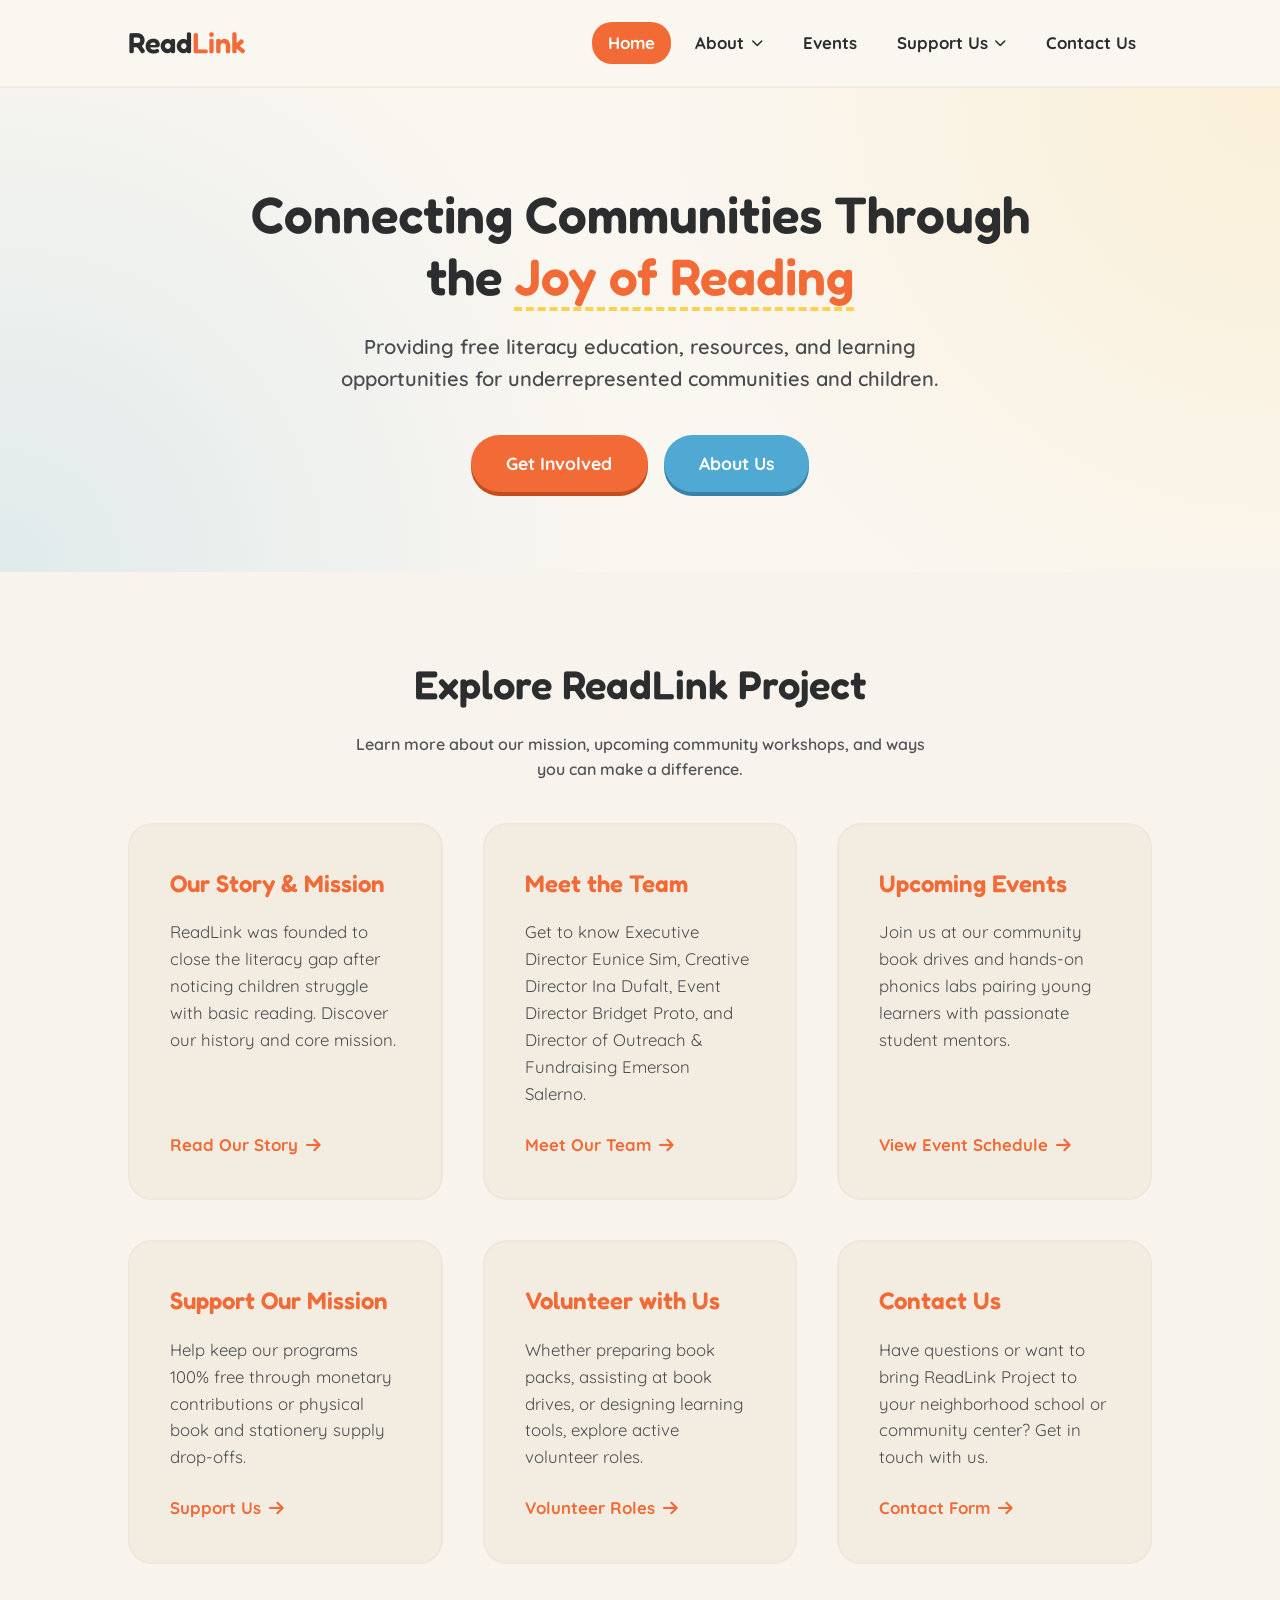
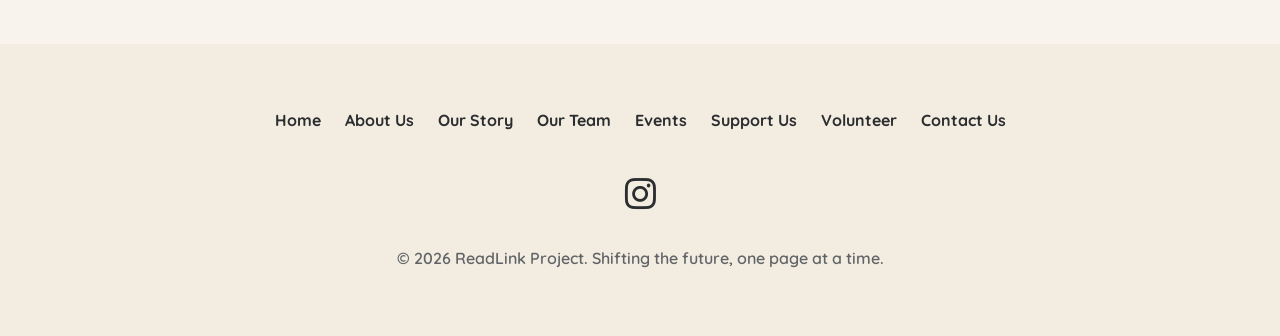
==== index.html @ 0adffc60 "Add files via upload" ====
<!DOCTYPE html>
<html lang="en">
<head>
    <meta charset="UTF-8">
    <meta name="viewport" content="width=device-width, initial-scale=1.0">
    <title>ReadLink Project | Free Literacy & Education</title>
    <link rel="preconnect" href="https://fonts.googleapis.com">
    <link rel="preconnect" href="https://fonts.gstatic.com" crossorigin>
    <link href="https://fonts.googleapis.com/css2?family=Fredoka:wght@300..700&family=Quicksand:wght@400;600;700&display=swap" rel="stylesheet">
    <link rel="stylesheet" href="https://cdnjs.cloudflare.com/ajax/libs/font-awesome/6.4.2/css/all.min.css">
    <link rel="stylesheet" href="style.css">
</head>
<body>

    <header>
        <a href="index.html" class="brand-link">
            <img src="ReadLink (1).png" alt="ReadLink Logo" class="nav-logo-img" onerror="this.style.display='none'">
            <div class="logo-text">Read<span>Link</span></div>
        </a>
        <nav>
            <a href="index.html" class="nav-link active">Home</a>
            
            <div class="nav-item">
                <a href="about.html">About <i class="fa-solid fa-chevron-down nav-arrow"></i></a>
                <div class="dropdown-menu">
                    <a href="about.html#story">Our Story</a>
                    <a href="about.html#team">Our Team</a>
                </div>
            </div>
            
            <a href="events.html" class="nav-link">Events</a>
            
            <div class="nav-item">
                <a href="support.html">Support Us <i class="fa-solid fa-chevron-down nav-arrow"></i></a>
                <div class="dropdown-menu">
                    <a href="support.html#support-options">Support Us</a>
                    <a href="support.html#volunteer">Volunteer</a>
                </div>
            </div>
            
            <a href="contact.html" class="nav-link">Contact Us</a>
        </nav>
    </header>

    <main>
        <section class="hero">
            <img src="ReadLink (1).png" alt="ReadLink Project Logo" class="hero-logo" onerror="this.style.display='none'">
            <h1>Connecting Communities Through the <span>Joy of Reading</span></h1>
            <p>Providing free literacy education, resources, and learning opportunities for underrepresented communities and children.</p>
            <div style="display: flex; gap: 1rem; flex-wrap: wrap; justify-content: center;">
                <a href="support.html#volunteer" class="btn">Get Involved</a>
                <a href="about.html" class="btn btn-secondary">About Us</a>
            </div>
        </section>

        <!-- EXPLORE SECTIONS PREVIEW -->
        <section style="background-color: rgba(242, 236, 225, 0.3);">
            <h2>Explore ReadLink Project</h2>
            <p style="text-align: center; max-width: 600px; margin: -1rem auto 2.5rem auto; color: #515457; font-weight: 600;">
                Learn more about our mission, upcoming community workshops, and ways you can make a difference.
            </p>

            <div class="preview-grid">
                <div class="preview-card">
                    <div>
                        <h3>Our Story & Mission</h3>
                        <p>ReadLink was founded to close the literacy gap after noticing children struggle with basic reading. Discover our history and core mission.</p>
                    </div>
                    <a href="about.html#story" class="link-btn">Read Our Story <i class="fa-solid fa-arrow-right"></i></a>
                </div>

                <div class="preview-card">
                    <div>
                        <h3>Meet the Team</h3>
                        <p>Get to know Executive Director Eunice Sim, Creative Director Ina Dufalt, Event Director Bridget Proto, and Director of Outreach & Fundraising Emerson Salerno.</p>
                    </div>
                    <a href="about.html#team" class="link-btn">Meet Our Team <i class="fa-solid fa-arrow-right"></i></a>
                </div>

                <div class="preview-card">
                    <div>
                        <h3>Upcoming Events</h3>
                        <p>Join us at our community book drives and hands-on phonics labs pairing young learners with passionate student mentors.</p>
                    </div>
                    <a href="events.html" class="link-btn">View Event Schedule <i class="fa-solid fa-arrow-right"></i></a>
                </div>

                <div class="preview-card">
                    <div>
                        <h3>Support Our Mission</h3>
                        <p>Help keep our programs 100% free through monetary contributions or physical book and stationery supply drop-offs.</p>
                    </div>
                    <a href="support.html#support-options" class="link-btn">Support Us <i class="fa-solid fa-arrow-right"></i></a>
                </div>

                <div class="preview-card">
                    <div>
                        <h3>Volunteer with Us</h3>
                        <p>Whether preparing book packs, assisting at book drives, or designing learning tools, explore active volunteer roles.</p>
                    </div>
                    <a href="support.html#volunteer" class="link-btn">Volunteer Roles <i class="fa-solid fa-arrow-right"></i></a>
                </div>

                <div class="preview-card">
                    <div>
                        <h3>Contact Us</h3>
                        <p>Have questions or want to bring ReadLink Project to your neighborhood school or community center? Get in touch with us.</p>
                    </div>
                    <a href="contact.html" class="link-btn">Contact Form <i class="fa-solid fa-arrow-right"></i></a>
                </div>
            </div>
        </section>
    </main>

    <footer>
        <div class="footer-nav">
            <a href="index.html">Home</a>
            <a href="about.html">About Us</a>
            <a href="about.html#story">Our Story</a>
            <a href="about.html#team">Our Team</a>
            <a href="events.html">Events</a>
            <a href="support.html">Support Us</a>
            <a href="support.html#volunteer">Volunteer</a>
            <a href="contact.html">Contact Us</a>
        </div>
        <div class="social-links">
            <a href="https://www.instagram.com/readlinkproject/" target="_blank" class="instagram-icon" title="Follow ReadLink on Instagram">
                <i class="fab fa-instagram"></i>
            </a>
        </div>
        <p>&copy; 2026 ReadLink Project. Shifting the future, one page at a time.</p>
    </footer>

</body>
</html>
---- style.css ----
/* ReadLink Project - Central Stylesheet */

/* CSS RESET & VARIABLES */
* {
    margin: 0;
    padding: 0;
    box-sizing: border-box;
}

html {
    scroll-behavior: smooth;
    scroll-padding-top: 90px;
}

:root {
    --bg-creme: #FAF6F0;       
    --card-creme: #F2ECE1;     
    --text-dark: #2B2D2F;     
    
    /* Logo Book Colors */
    --logo-coral: #F26A36;
    --logo-blue: #4FA9D2;
    --logo-teal: #10B981;
    --logo-yellow: #FFD151;
    --logo-lavender: #B194D3;
    --logo-pink: #FDA4AF;
}

body {
    background-color: var(--bg-creme);
    color: var(--text-dark);
    font-family: 'Quicksand', sans-serif;
    line-height: 1.6;
    display: flex;
    flex-direction: column;
    min-height: 100vh;
}

main {
    flex: 1;
}

h1, h2, h3, .logo-text {
    font-family: 'Fredoka', sans-serif;
    font-weight: 600;
}

/* NAVIGATION */
header {
    display: flex;
    justify-content: space-between;
    align-items: center;
    padding: 1.25rem 10%;
    background-color: rgba(250, 246, 240, 0.95);
    backdrop-filter: blur(10px);
    position: sticky;
    top: 0;
    z-index: 1000;
    border-bottom: 2px solid var(--card-creme);
}

.brand-link {
    display: flex;
    align-items: center;
    gap: 0.75rem;
    text-decoration: none;
    color: var(--text-dark);
}

.nav-logo-img {
    height: 45px;
    width: auto;
    border-radius: 6px;
}

.logo-text {
    font-size: 1.8rem;
}

.logo-text span {
    color: var(--logo-coral);
}

nav {
    display: flex;
    align-items: center;
    gap: 0.5rem;
}

nav a.nav-link, .nav-item > a {
    text-decoration: none;
    color: var(--text-dark);
    font-weight: 700;
    font-size: 1.05rem;
    padding: 0.5rem 1rem;
    border-radius: 20px;
    transition: color 0.2s, background-color 0.2s;
    display: inline-flex;
    align-items: center;
    gap: 0.4rem;
}

nav a.nav-link:hover, .nav-item:hover > a {
    color: var(--logo-coral);
}

nav a.active, .nav-item.active > a {
    color: white !important;
    background-color: var(--logo-coral);
}

.nav-arrow {
    font-size: 0.75rem;
    transition: transform 0.2s ease;
}

.nav-item:hover .nav-arrow {
    transform: rotate(180deg);
}

/* DROPDOWN MENU */
.nav-item {
    position: relative;
    display: inline-block;
}

.dropdown-menu {
    display: none;
    position: absolute;
    top: 100%;
    left: 0;
    background-color: var(--bg-creme);
    min-width: 170px;
    box-shadow: 0 10px 25px rgba(0,0,0,0.1);
    border-radius: 16px;
    padding: 0.5rem 0;
    z-index: 1100;
    border: 2px solid var(--card-creme);
}

.nav-item:hover .dropdown-menu,
.nav-item:focus-within .dropdown-menu {
    display: block;
}

.dropdown-menu a {
    display: block;
    padding: 0.6rem 1.25rem;
    margin: 0;
    border-radius: 0;
    color: var(--text-dark);
    font-size: 0.95rem;
    font-weight: 700;
    text-decoration: none;
    transition: background-color 0.2s, color 0.2s;
}

.dropdown-menu a:first-child {
    border-top-left-radius: 14px;
    border-top-right-radius: 14px;
}

.dropdown-menu a:last-child {
    border-bottom-left-radius: 14px;
    border-bottom-right-radius: 14px;
}

.dropdown-menu a:hover {
    background-color: var(--card-creme);
    color: var(--logo-coral);
}

/* HERO SECTION (MAIN PAGE) */
.hero {
    display: flex;
    flex-direction: column;
    align-items: center;
    justify-content: center;
    text-align: center;
    padding: 6rem 10% 5rem 10%;
    background: radial-gradient(circle at top right, rgba(255,209,81,0.15), transparent 45%),
                radial-gradient(circle at bottom left, rgba(79,169,210,0.15), transparent 45%);
}

.hero-logo {
    max-width: 220px;
    height: auto;
    margin-bottom: 1.5rem;
}

.hero h1 {
    font-size: 3.2rem;
    line-height: 1.2;
    margin-bottom: 1.5rem;
    max-width: 850px;
}

.hero h1 span {
    color: var(--logo-coral);
    border-bottom: 4px dashed var(--logo-yellow);
}

.hero p {
    font-size: 1.25rem;
    max-width: 650px;
    margin-bottom: 2.5rem;
    color: #4A4D50;
    font-weight: 600;
}

/* SUBPAGE HERO HEADER BANNER */
.subpage-hero {
    text-align: center;
    padding: 4.5rem 10% 3.5rem 10%;
    background: radial-gradient(circle at top center, rgba(242,106,54,0.08), transparent 60%);
    border-bottom: 2px dashed rgba(0,0,0,0.05);
}

.subpage-hero h1 {
    font-size: 2.8rem;
    color: var(--logo-coral);
    margin-bottom: 1rem;
}

.subpage-hero p {
    font-size: 1.2rem;
    max-width: 700px;
    margin: 0 auto;
    color: #4A4D50;
    font-weight: 600;
}

.btn {
    display: inline-block;
    padding: 0.9rem 2.2rem;
    background-color: var(--logo-coral);
    color: white;
    text-decoration: none;
    border-radius: 50px;
    font-weight: 700;
    font-size: 1.1rem;
    box-shadow: 0 4px 0px #c24e20;
    transition: transform 0.1s, box-shadow 0.1s;
}

.btn:hover {
    transform: translateY(2px);
    box-shadow: 0 2px 0px #c24e20;
}

.btn-secondary {
    background-color: var(--logo-blue);
    box-shadow: 0 4px 0px #3884a6;
}

.btn-secondary:hover {
    box-shadow: 0 2px 0px #3884a6;
}

.btn-teal {
    background-color: var(--logo-teal);
    box-shadow: 0 4px 0px #0c8c62;
}

.btn-teal:hover {
    box-shadow: 0 2px 0px #0c8c62;
}

/* SECTION LAYOUT */
section {
    padding: 5rem 10%;
}

section h2 {
    font-size: 2.5rem;
    margin-bottom: 2rem;
    text-align: center;
}

/* ABOUT US */
.about-container {
    display: grid;
    grid-template-columns: 1.2fr 0.8fr;
    gap: 4rem;
    align-items: center;
}

.about-text p {
    margin-bottom: 1.5rem;
    font-size: 1.15rem;
    color: #3D4043;
}

.quote-block {
    border-left: 4px solid var(--logo-coral);
    padding-left: 1.5rem;
    font-style: italic;
    background-color: rgba(242, 106, 54, 0.05);
    padding-top: 0.5rem;
    padding-bottom: 0.5rem;
    margin: 1.5rem 0;
    border-radius: 0 12px 12px 0;
}

.about-visual {
    background-color: var(--card-creme);
    padding: 2.5rem;
    border-radius: 24px;
    display: flex;
    flex-direction: column;
    align-items: center;
    justify-content: center;
    border: 3px dashed var(--logo-blue);
    text-align: center;
}

/* WHAT WE OFFER & GENERAL GRID ELEMENTS */
.grid-container {
    display: grid;
    grid-template-columns: repeat(auto-fit, minmax(280px, 1fr));
    gap: 2rem;
    margin-top: 3rem;
}

.card {
    background-color: var(--card-creme);
    padding: 2.5rem;
    border-radius: 24px;
    border: 2px solid rgba(0,0,0,0.04);
    position: relative;
    overflow: hidden;
    display: flex;
    flex-direction: column;
    justify-content: space-between;
}

.card h3 {
    font-size: 1.6rem;
    margin-bottom: 1rem;
}

.card p {
    font-size: 1.05rem;
    color: #3D4043;
    margin-bottom: 1.5rem;
}

.card::before {
    content: '';
    position: absolute;
    left: 0;
    top: 0;
    bottom: 0;
    width: 12px;
}

.card:nth-child(1)::before { background-color: var(--logo-coral); }
.card:nth-child(2)::before { background-color: var(--logo-blue); }
.card:nth-child(3)::before { background-color: var(--logo-teal); }

/* UPCOMING EVENTS (TIMELINE CARDS) */
.events-container {
    display: flex;
    flex-direction: column;
    gap: 1.5rem;
    max-width: 800px;
    margin: 3rem auto 0 auto;
}

.event-card {
    background-color: var(--card-creme);
    display: flex;
    align-items: center;
    padding: 1.5rem 2rem;
    border-radius: 20px;
    gap: 2rem;
    border-left: 8px solid var(--logo-blue);
}

.event-card:nth-child(even) {
    border-left-color: var(--logo-yellow);
}

.event-date {
    text-align: center;
    min-width: 90px;
}

.event-date .day {
    font-family: 'Fredoka', sans-serif;
    font-size: 1.8rem;
    color: var(--logo-coral);
    display: block;
    line-height: 1;
}

.event-date .month {
    font-weight: 700;
    font-size: 0.9rem;
    text-transform: uppercase;
    color: var(--text-dark);
}

.event-details h3 {
    font-size: 1.3rem;
    margin-bottom: 0.25rem;
}

.event-details p {
    color: #515457;
    font-size: 1rem;
}

/* OUR TEAM */
.team-grid {
    display: grid;
    grid-template-columns: repeat(auto-fit, minmax(220px, 1fr));
    gap: 2.5rem;
    max-width: 1100px;
    margin: 3rem auto 0 auto;
}

.team-row-top {
    display: grid;
    grid-template-columns: repeat(3, 1fr);
    gap: 2.5rem;
    max-width: 1000px;
    margin: 3rem auto 0 auto;
}

.team-row-bottom {
    display: grid;
    grid-template-columns: repeat(2, 1fr);
    gap: 2.5rem;
    max-width: 660px;
    margin: 2.5rem auto 0 auto;
}

.team-member {
    text-align: center;
    background-color: var(--card-creme);
    padding: 2.5rem 1.5rem;
    border-radius: 24px;
    border: 2px solid rgba(0,0,0,0.02);
}

.avatar-placeholder {
    width: 130px;
    height: 130px;
    background-color: var(--bg-creme);
    border-radius: 50%;
    margin: 0 auto 1.5rem auto;
    border: 4px solid var(--logo-lavender);
    display: flex;
    align-items: center;
    justify-content: center;
    font-size: 3rem;
    color: rgba(0,0,0,0.15);
    overflow: hidden;
}

.avatar-blue { border-color: var(--logo-blue) !important; }
.avatar-purple { border-color: var(--logo-lavender) !important; }
.avatar-teal { border-color: var(--logo-teal) !important; }
.avatar-coral { border-color: var(--logo-coral) !important; }
.avatar-yellow { border-color: var(--logo-yellow) !important; }

.team-member h3 {
    font-size: 1.4rem;
    margin-bottom: 0.2rem;
}

.team-member .role {
    font-weight: 700;
    color: var(--logo-coral);
    font-size: 0.95rem;
    margin-bottom: 0.75rem;
}

.team-member p {
    font-size: 0.95rem;
    color: #515457;
}

/* SUPPORT US BLOCK STYLES */
.support-container {
    max-width: 850px;
    margin: 3rem auto 0 auto;
    display: grid;
    grid-template-columns: 1fr 1fr;
    gap: 2.5rem;
}

.support-box {
    background-color: var(--card-creme);
    padding: 2.5rem;
    border-radius: 24px;
    display: flex;
    flex-direction: column;
    justify-content: space-between;
    align-items: center;
    text-align: center;
    border: 2px solid rgba(0,0,0,0.02);
}

.support-box h3 {
    font-size: 1.5rem;
    margin-bottom: 1rem;
    color: var(--logo-coral);
}

.support-box:nth-child(2) h3 {
    color: var(--logo-blue);
}

.support-box p {
    font-size: 1.05rem;
    color: #3D4043;
    margin-bottom: 1.5rem;
    font-weight: 600;
}

.email-link {
    color: var(--text-dark);
    font-weight: 700;
    text-decoration: underline;
    text-decoration-color: var(--logo-teal);
    text-underline-offset: 4px;
    transition: color 0.2s;
}

.email-link:hover {
    color: var(--logo-teal);
}

/* VOLUNTEER SECTION STYLES */
.volunteer-grid {
    display: grid;
    grid-template-columns: repeat(auto-fit, minmax(260px, 1fr));
    gap: 2rem;
    max-width: 900px;
    margin: 3rem auto 0 auto;
}

.v-card {
    background-color: var(--card-creme);
    padding: 2.5rem 2rem;
    border-radius: 24px;
    text-align: center;
    border: 2px solid rgba(0,0,0,0.02);
    transition: transform 0.3s ease, box-shadow 0.3s ease;
}

.v-card:hover {
    transform: translateY(-5px);
    box-shadow: 0 10px 20px rgba(0,0,0,0.03);
}

.v-icon {
    width: 60px;
    height: 60px;
    border-radius: 50%;
    display: flex;
    align-items: center;
    justify-content: center;
    font-size: 1.6rem;
    margin: 0 auto 1.5rem auto;
    transition: transform 0.3s ease;
}

.v-card:hover .v-icon {
    transform: scale(1.1) rotate(5deg);
}

.v-card h3 {
    font-size: 1.35rem;
    margin-bottom: 0.75rem;
}

.v-card p {
    font-size: 0.95rem;
    color: #515457;
    font-weight: 600;
}

/* CONTACT FORM */
.contact-container {
    max-width: 600px;
    margin: 0 auto;
    background-color: var(--card-creme);
    padding: 3rem;
    border-radius: 28px;
    border: 2px solid rgba(0,0,0,0.02);
}

.form-group {
    margin-bottom: 1.5rem;
}

.form-group label {
    display: block;
    margin-bottom: 0.5rem;
    font-weight: 700;
}

.form-group input, .form-group textarea {
    width: 100%;
    padding: 0.9rem;
    border: 2px solid transparent;
    background-color: var(--bg-creme);
    border-radius: 12px;
    font-size: 1rem;
    font-family: 'Quicksand', sans-serif;
    outline: none;
    transition: border-color 0.2s;
}

.form-group input:focus, .form-group textarea:focus {
    border-color: var(--logo-blue);
}

.submit-btn {
    width: 100%;
    padding: 1rem;
    background-color: var(--text-dark);
    color: white;
    border: none;
    border-radius: 12px;
    font-size: 1.1rem;
    font-weight: 700;
    font-family: 'Fredoka', sans-serif;
    cursor: pointer;
    transition: background-color 0.2s;
}

.submit-btn:hover {
    background-color: var(--logo-teal);
}

/* HOME PREVIEW SECTIONS */
.preview-grid {
    display: grid;
    grid-template-columns: repeat(auto-fit, minmax(300px, 1fr));
    gap: 2.5rem;
    margin-top: 2rem;
}

.preview-card {
    background-color: var(--card-creme);
    padding: 2.5rem;
    border-radius: 24px;
    display: flex;
    flex-direction: column;
    justify-content: space-between;
    border: 2px solid rgba(0,0,0,0.02);
    transition: transform 0.2s ease, box-shadow 0.2s ease;
}

.preview-card:hover {
    transform: translateY(-4px);
    box-shadow: 0 8px 24px rgba(0,0,0,0.05);
}

.preview-card h3 {
    font-size: 1.5rem;
    margin-bottom: 1rem;
    color: var(--logo-coral);
}

.preview-card p {
    font-size: 1.05rem;
    color: #4A4D50;
    margin-bottom: 1.5rem;
}

.link-btn {
    display: inline-flex;
    align-items: center;
    gap: 0.5rem;
    font-weight: 700;
    color: var(--logo-coral);
    text-decoration: none;
    font-size: 1.05rem;
    transition: gap 0.2s ease;
}

.link-btn:hover {
    gap: 0.75rem;
}

/* FOOTER & SOCIALS */
footer {
    text-align: center;
    padding: 4rem 2rem;
    background-color: var(--card-creme);
    font-size: 1rem;
    color: #616467;
    font-weight: 600;
    margin-top: auto;
}

.footer-nav {
    display: flex;
    justify-content: center;
    flex-wrap: wrap;
    gap: 1.5rem;
    margin-bottom: 2rem;
}

.footer-nav a {
    color: var(--text-dark);
    text-decoration: none;
    font-weight: 700;
    transition: color 0.2s;
}

.footer-nav a:hover {
    color: var(--logo-coral);
}

.social-links {
    margin-bottom: 1.5rem;
}

.instagram-icon {
    font-size: 2.2rem;
    color: var(--text-dark);
    transition: transform 0.2s, color 0.2s;
    display: inline-block;
}

.instagram-icon:hover {
    color: #E1306C; /* Official Instagram Pink-Red branding */
    transform: scale(1.15);
}

/* RESPONSIVE DESIGN */
@media (max-width: 768px) {
    header { flex-direction: column; gap: 1rem; padding: 1.25rem 5%; }
    nav { display: flex; flex-wrap: wrap; justify-content: center; gap: 0.5rem; }
    nav a.nav-link, .nav-item > a { font-size: 0.95rem; padding: 0.3rem 0.6rem; }
    .dropdown-menu { position: static; box-shadow: none; border: none; background: transparent; width: 100%; text-align: center; }
    .hero h1 { font-size: 2.4rem; }
    .subpage-hero h1 { font-size: 2.2rem; }
    .about-container { grid-template-columns: 1fr; gap: 2.5rem; }
    .event-card { flex-direction: column; text-align: center; padding: 2rem; }
    .support-container { grid-template-columns: 1fr; gap: 2rem; }
    .team-row-top, .team-row-bottom { grid-template-columns: 1fr; max-width: 400px; }
}
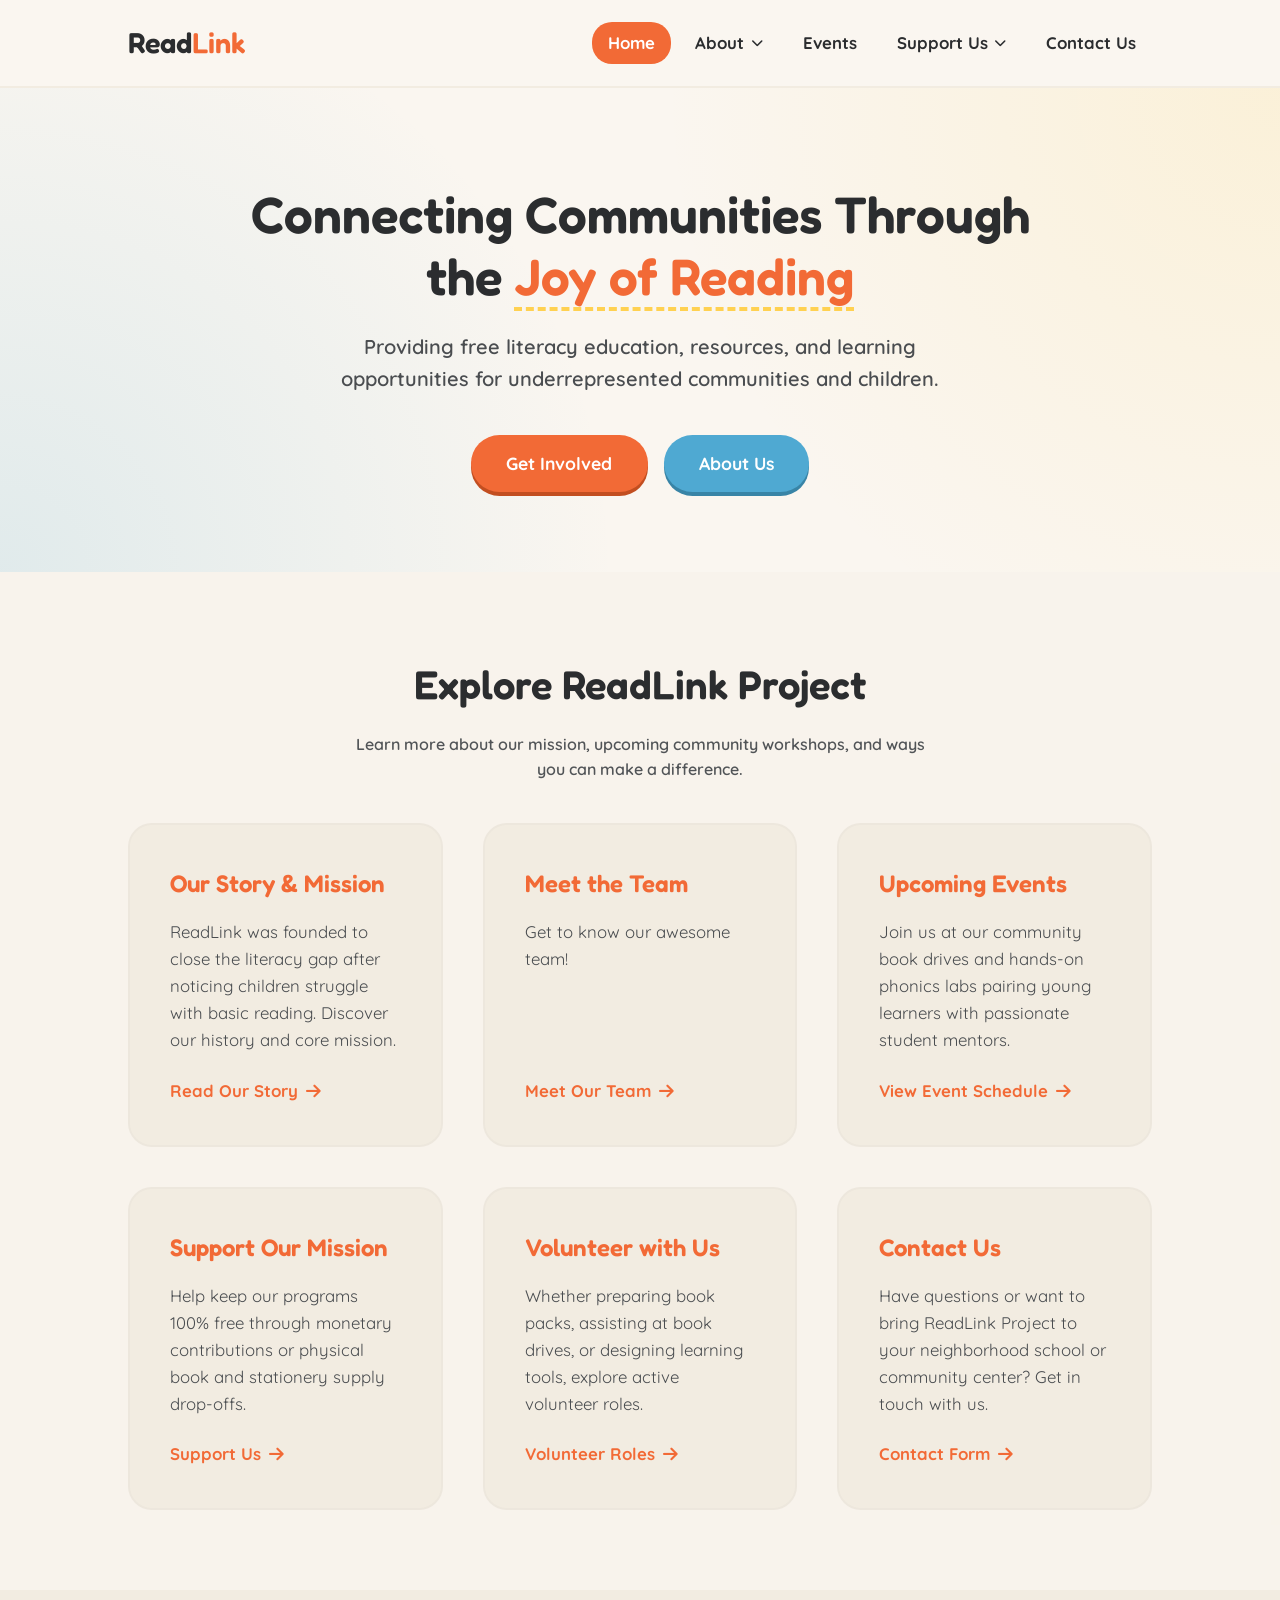
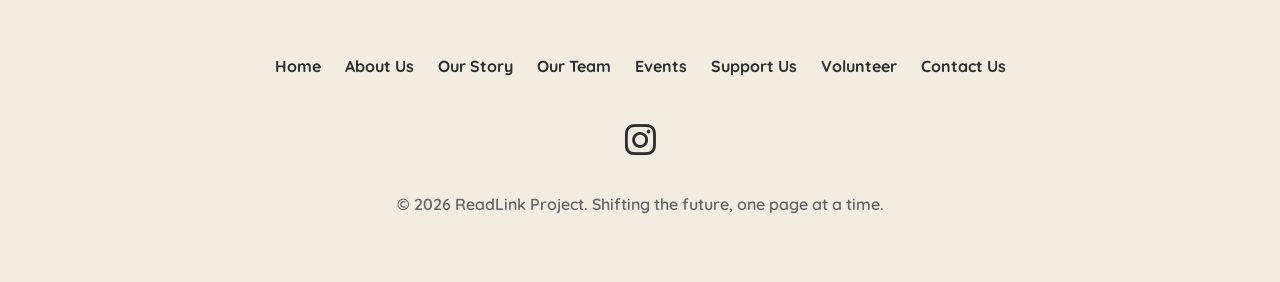
==== commit 4379ea10: "Update team introduction text in index.html" ====
--- a/index.html
+++ b/index.html
@@ -72,7 +72,7 @@
                 <div class="preview-card">
                     <div>
                         <h3>Meet the Team</h3>
-                        <p>Get to know Executive Director Eunice Sim, Creative Director Ina Dufalt, Event Director Bridget Proto, and Director of Outreach & Fundraising Emerson Salerno.</p>
+                        <p>Get to know our awesome team!</p>
                     </div>
                     <a href="about.html#team" class="link-btn">Meet Our Team <i class="fa-solid fa-arrow-right"></i></a>
                 </div>
@@ -132,4 +132,4 @@
     </footer>
 
 </body>
-</html>+</html>
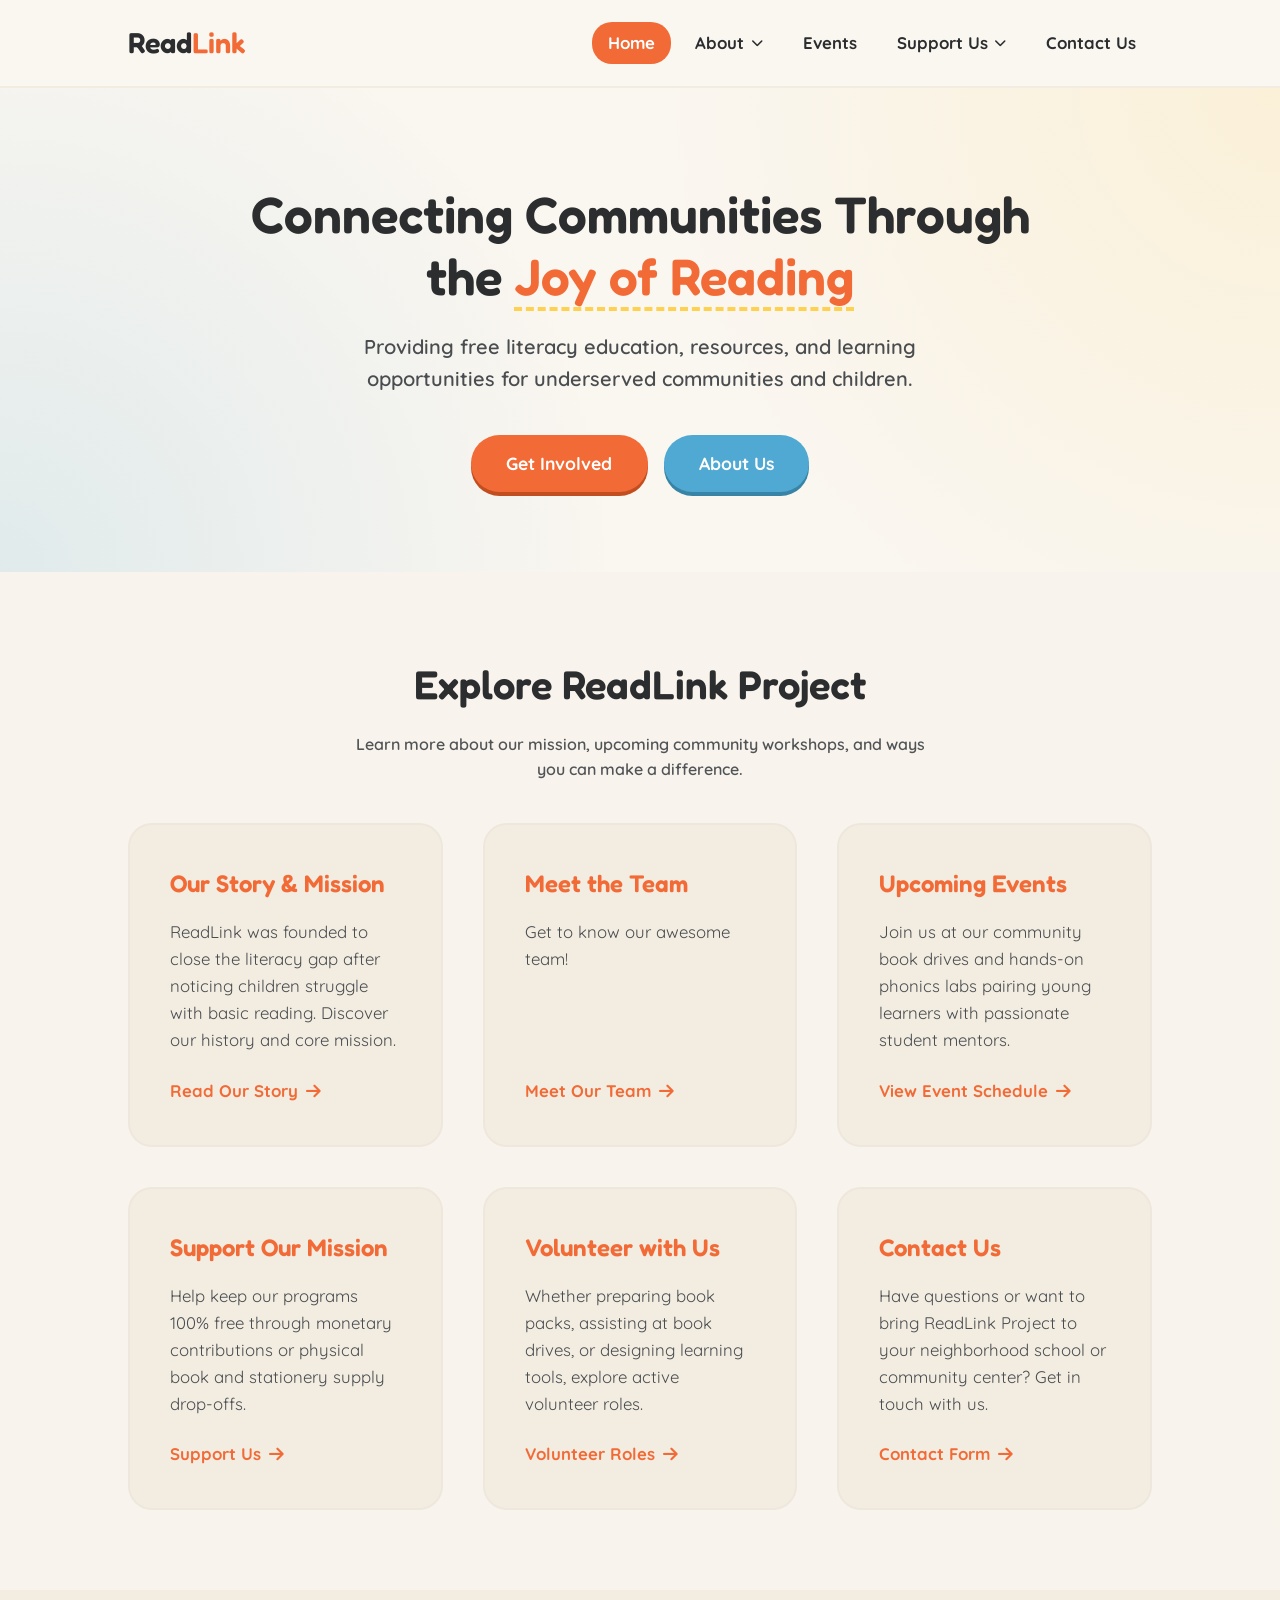
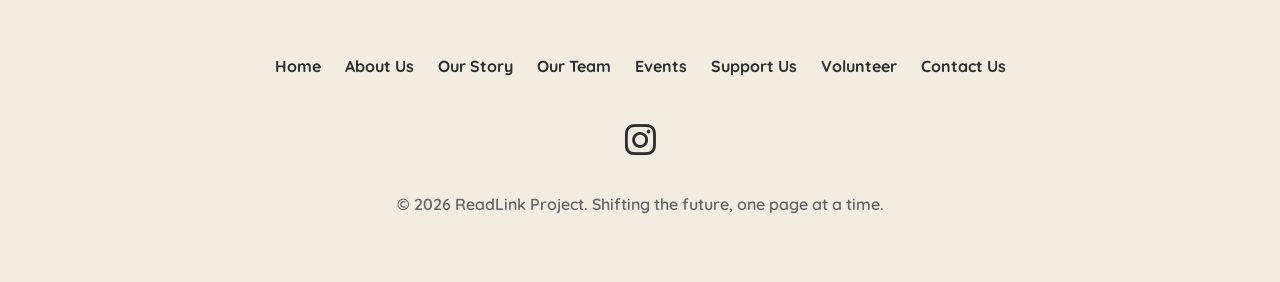
==== commit ad0a2cbe: "Update paragraph text for clarity" ====
--- a/index.html
+++ b/index.html
@@ -46,7 +46,7 @@
         <section class="hero">
             <img src="ReadLink (1).png" alt="ReadLink Project Logo" class="hero-logo" onerror="this.style.display='none'">
             <h1>Connecting Communities Through the <span>Joy of Reading</span></h1>
-            <p>Providing free literacy education, resources, and learning opportunities for underrepresented communities and children.</p>
+            <p>Providing free literacy education, resources, and learning opportunities for underserved communities and children.</p>
             <div style="display: flex; gap: 1rem; flex-wrap: wrap; justify-content: center;">
                 <a href="support.html#volunteer" class="btn">Get Involved</a>
                 <a href="about.html" class="btn btn-secondary">About Us</a>
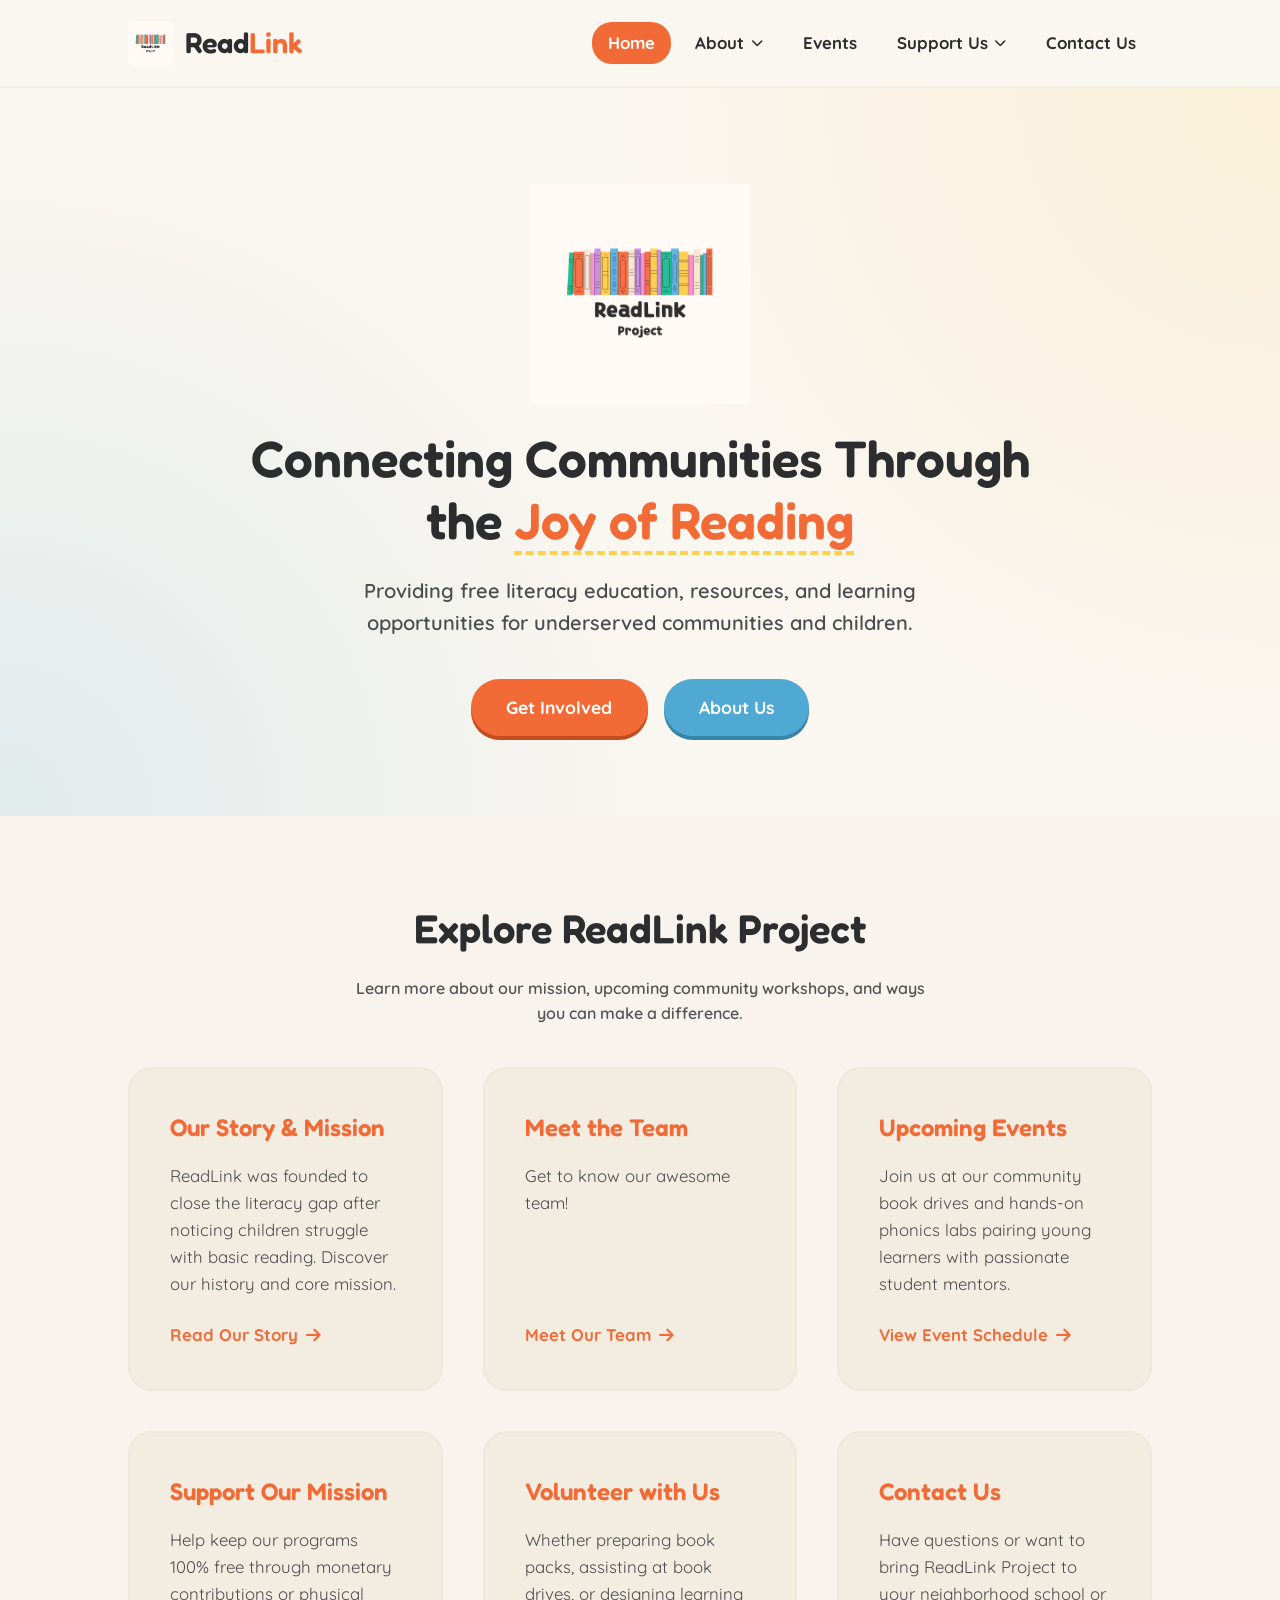
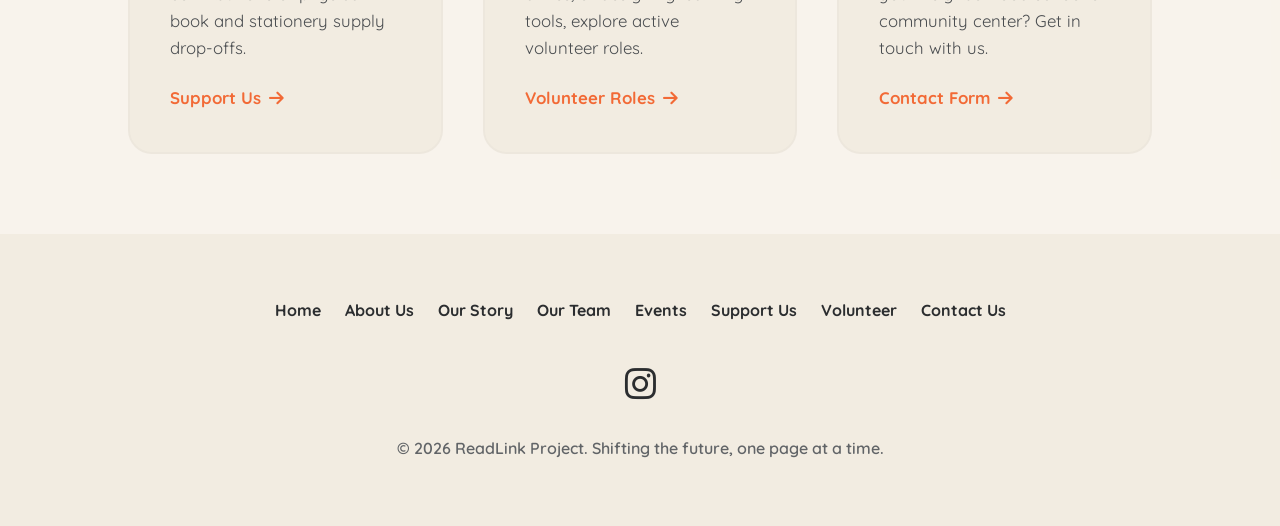
==== commit 4c8af9f6: "Add favicon link to index.html Added favicon link for the ReadLink project." ====
--- a/index.html
+++ b/index.html
@@ -3,7 +3,8 @@
 <head>
     <meta charset="UTF-8">
     <meta name="viewport" content="width=device-width, initial-scale=1.0">
-    <title>ReadLink Project | Free Literacy & Education</title>
+    <title>ReadLink Project | Literacy & Education Nonprofit</title>
+    <link rel="icon" type="image/png" href="ReadLink (1).png">
     <link rel="preconnect" href="https://fonts.googleapis.com">
     <link rel="preconnect" href="https://fonts.gstatic.com" crossorigin>
     <link href="https://fonts.googleapis.com/css2?family=Fredoka:wght@300..700&family=Quicksand:wght@400;600;700&display=swap" rel="stylesheet">
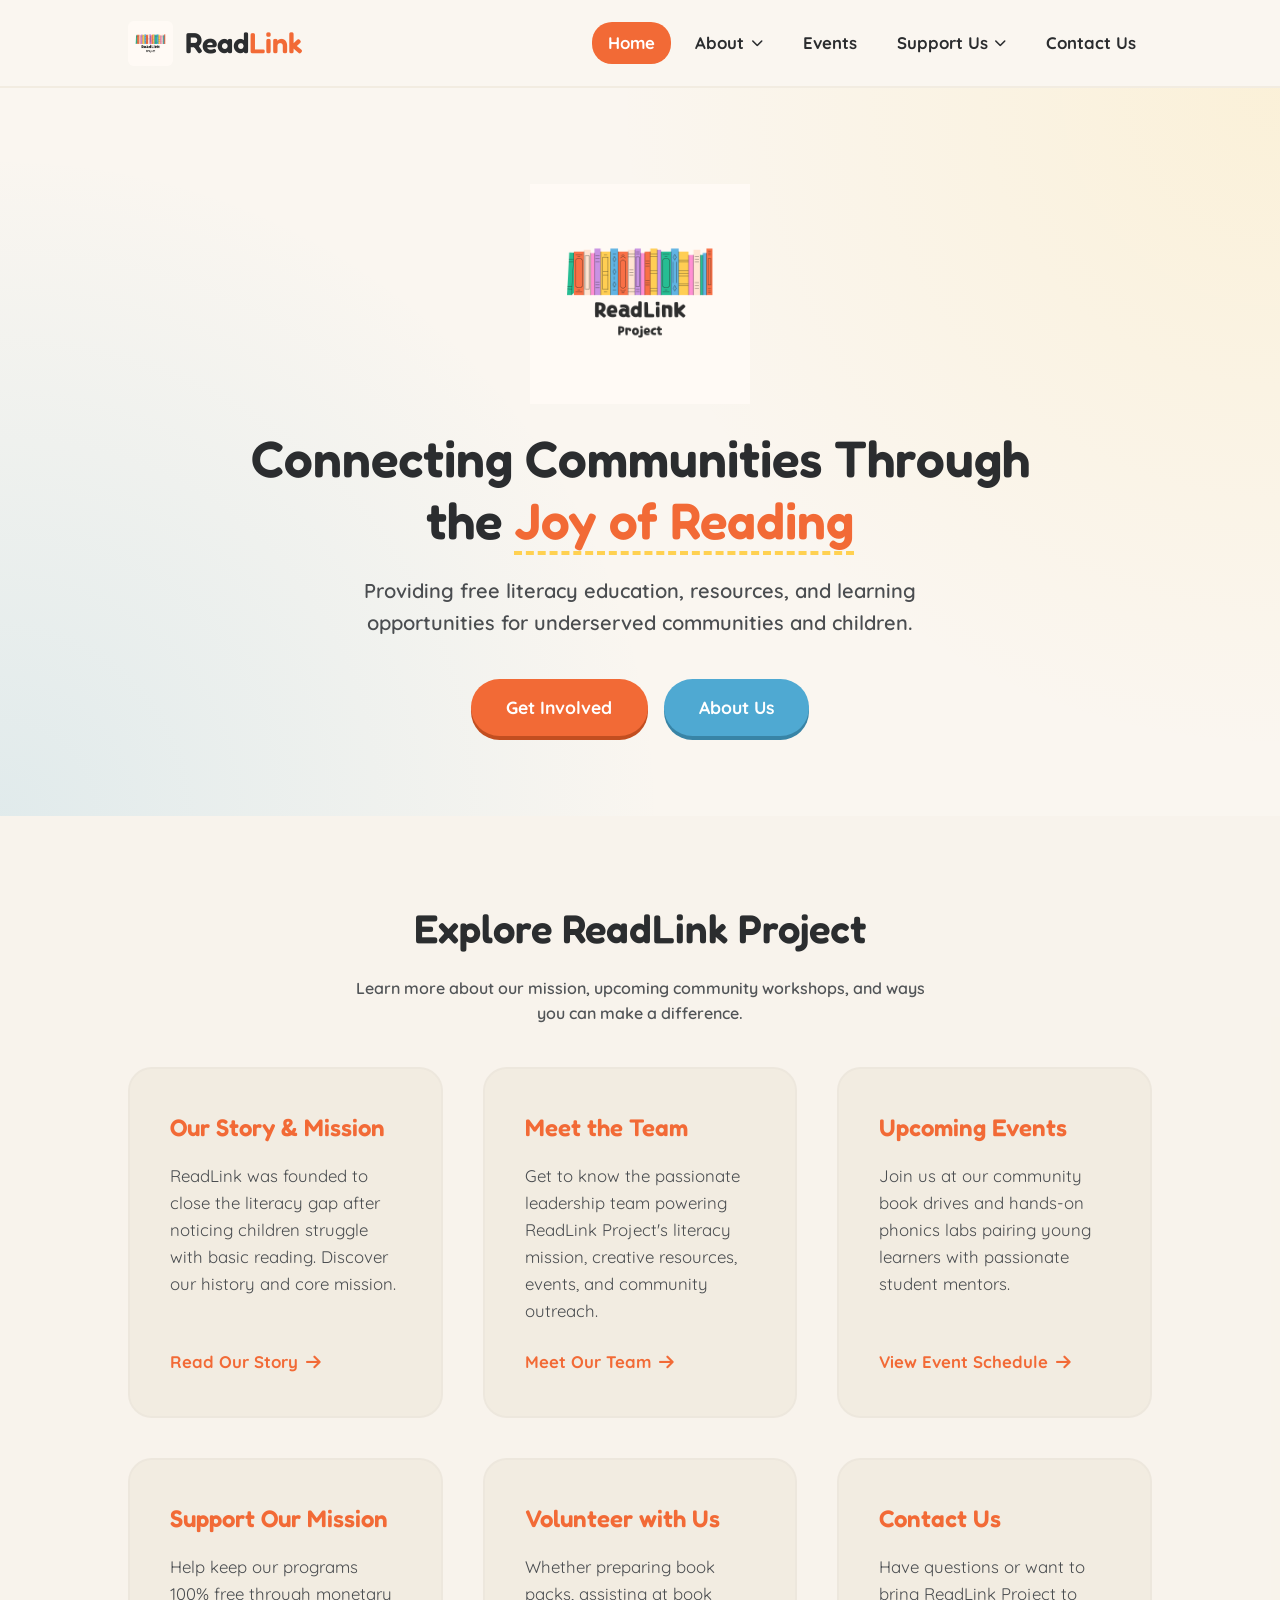
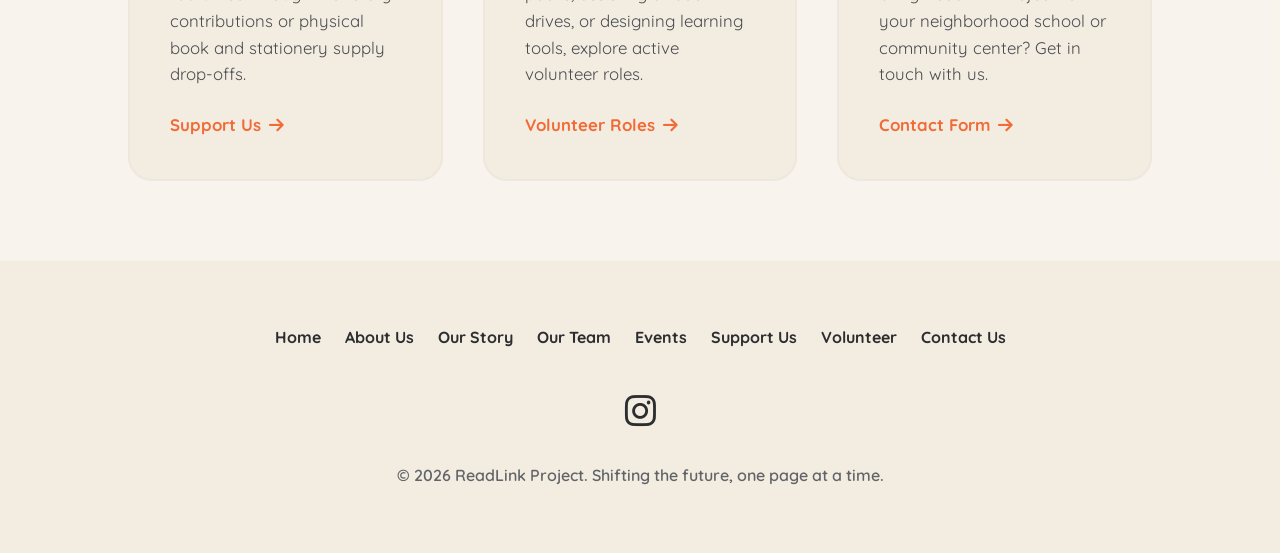
==== commit 72d5749a: "Add files via upload" ====
--- a/index.html
+++ b/index.html
@@ -3,7 +3,7 @@
 <head>
     <meta charset="UTF-8">
     <meta name="viewport" content="width=device-width, initial-scale=1.0">
-    <title>ReadLink Project | Literacy & Education Nonprofit</title>
+    <title>ReadLink Project | Free Literacy & Education</title>
     <link rel="icon" type="image/png" href="ReadLink (1).png">
     <link rel="preconnect" href="https://fonts.googleapis.com">
     <link rel="preconnect" href="https://fonts.gstatic.com" crossorigin>
@@ -73,7 +73,7 @@
                 <div class="preview-card">
                     <div>
                         <h3>Meet the Team</h3>
-                        <p>Get to know our awesome team!</p>
+                        <p>Get to know the passionate leadership team powering ReadLink Project's literacy mission, creative resources, events, and community outreach.</p>
                     </div>
                     <a href="about.html#team" class="link-btn">Meet Our Team <i class="fa-solid fa-arrow-right"></i></a>
                 </div>
@@ -133,4 +133,4 @@
     </footer>
 
 </body>
-</html>
+</html>
